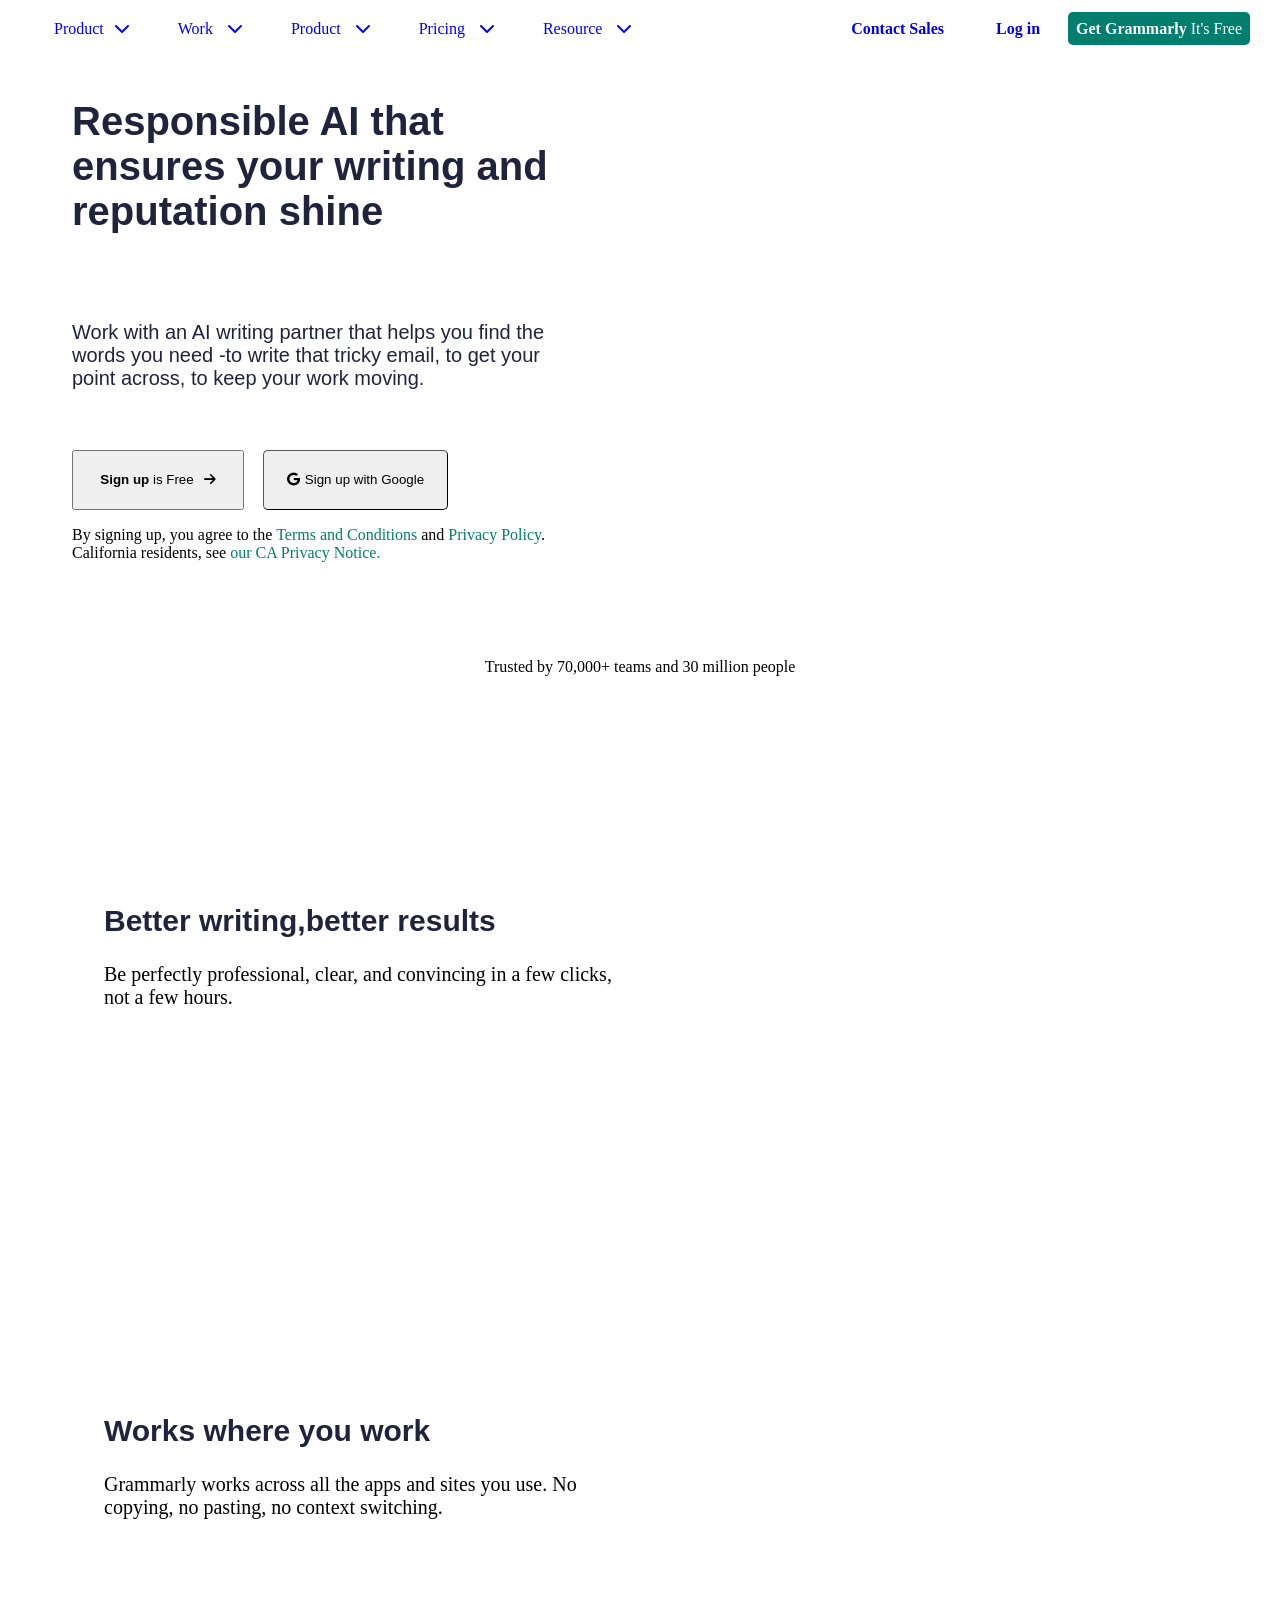
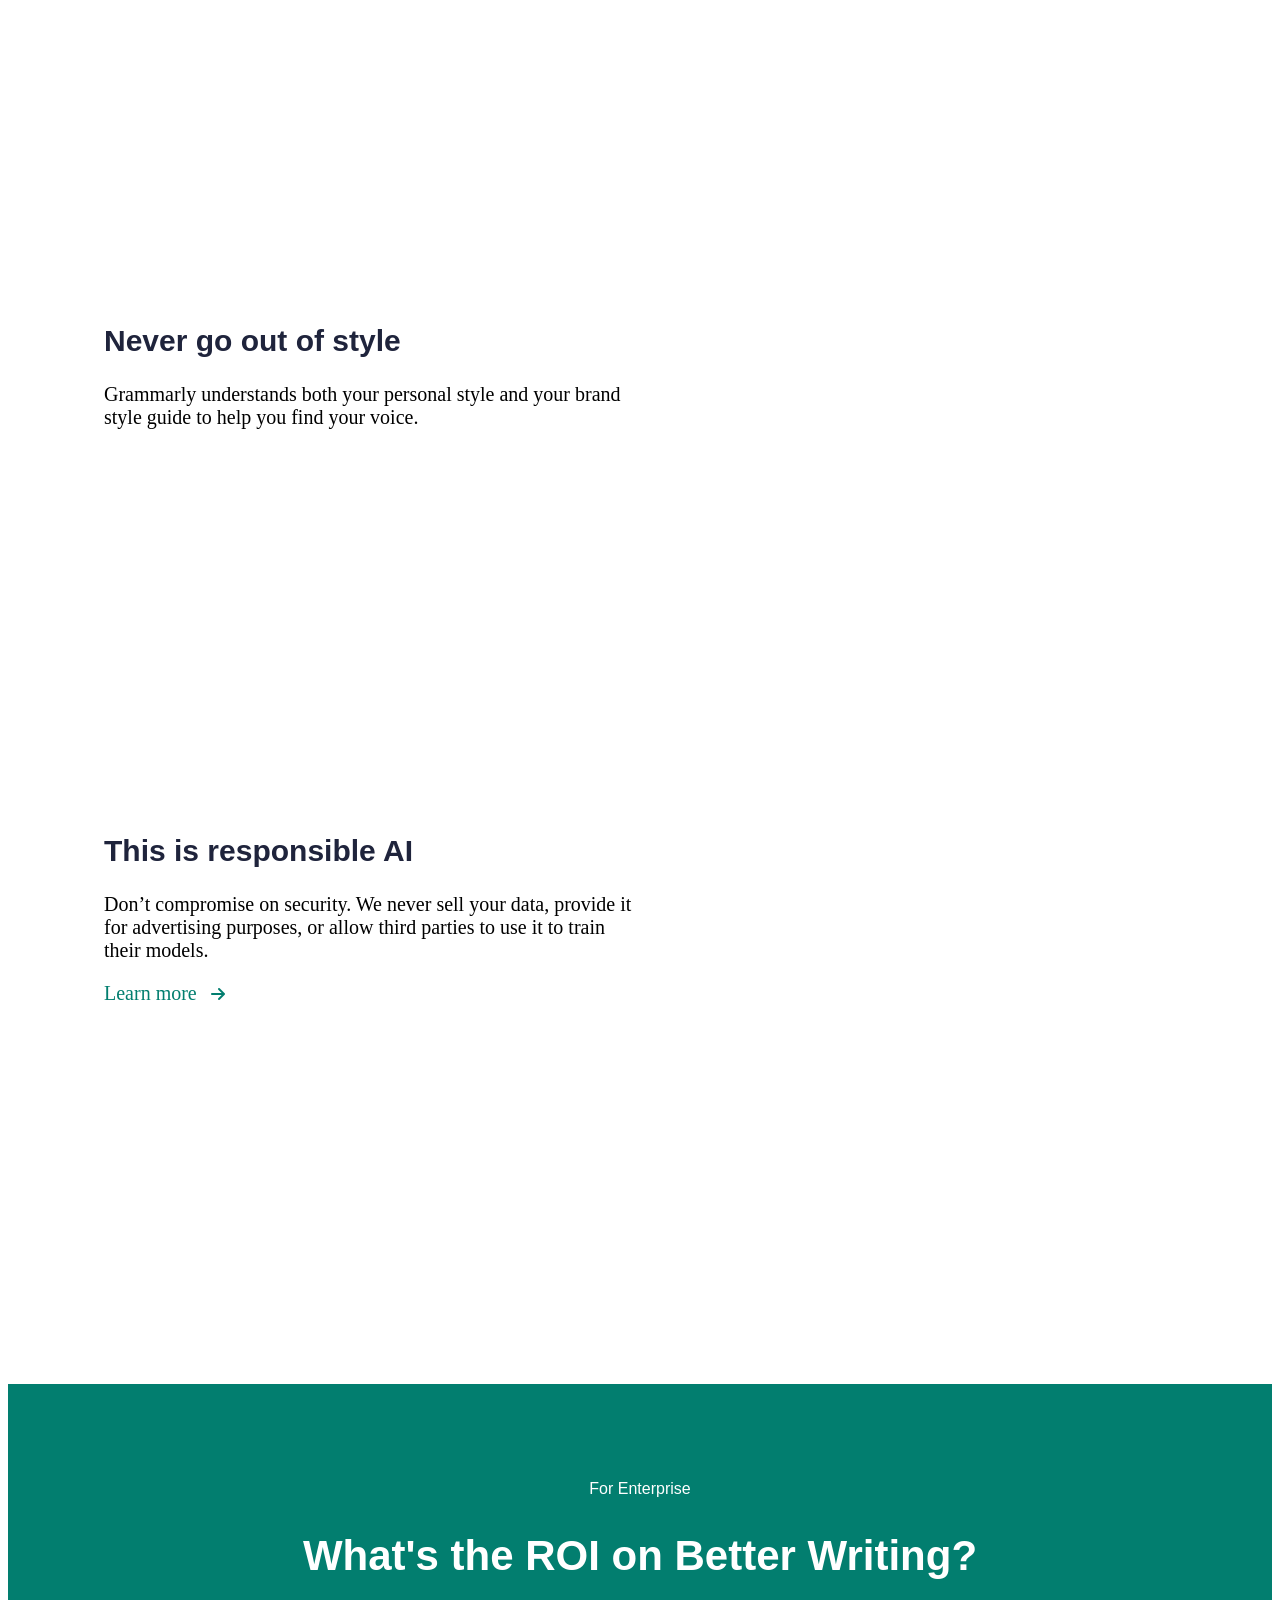
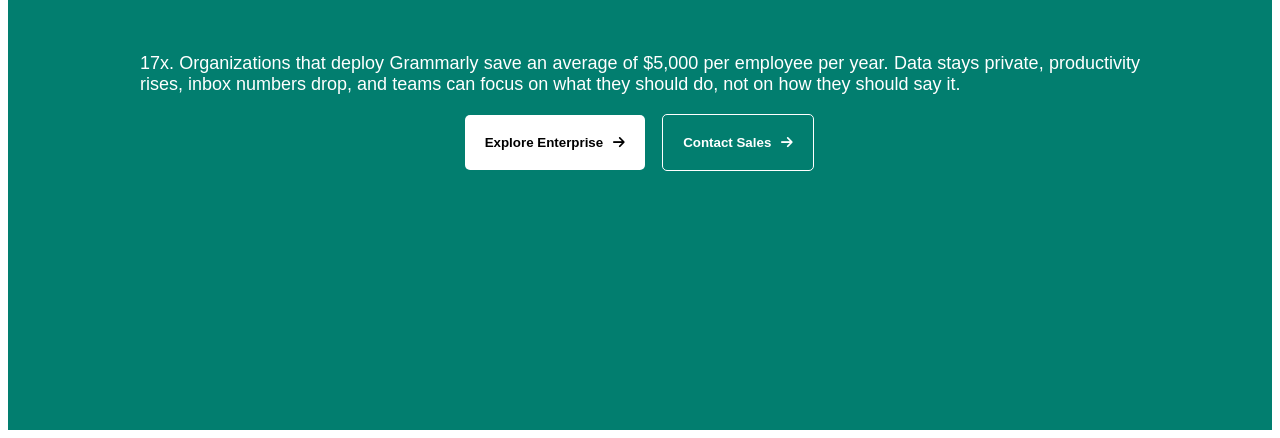
==== learning/deadline_1/hung/index.html @ 76db1270 "add file" ====
<!DOCTYPE html>
<html lang="en">

<head>
    <meta charset="UTF8">
    <meta name="viewport" content="width=device-width,initial-scale=1.0">
    <title>Grammarly</title>
    <link rel="stylesheet" href="https://cdnjs.cloudflare.com/ajax/libs/font-awesome/6.6.0/css/all.min.css">
    <link rel="stylesheet" href="mycss.css">


</head>

<!--  first page and second page are seperate by scroll images bar -->

<body>
    <div class="flex space-between"
        style="padding: 20px 30px 20px 30px; position: fixed;top:0;left: 0;right: 0; z-index: 1; background-color: white;">
        <!-- block div left -->
        <div class="flex space-between">

            <div class="flex space-between">

                <a href="#" class="menubar-top-item"><span>Product</span><i
                        class="fa-solid fa-chevron-down icon-menutop"> </i></a>
                <a href="#" class="menubar-top-item"><span>Work</span> <i
                        class="fa-solid fa-chevron-down icon-menutop"></i></a>
                <a href="#" class="menubar-top-item"> <span>Product</span> <i
                        class="fa-solid fa-chevron-down icon-menutop"></i></a>
                <a href="#" class="menubar-top-item"> <span>Pricing</span> <i
                        class="fa-solid fa-chevron-down icon-menutop"></i></a>
                <a href="#" class="menubar-top-item"><span>Resource</span> <i
                        class="fa-solid fa-chevron-down icon-menutop"></i></a>

            </div>
        </div>
        <!-- block div right -->
        <div>
            <a href="#" class="menubar-top-item bold">Contact Sales </a>
            <a href="#" class="menubar-top-item bold">Log in </a>
            <a href="https://www.grammarly.com/signup" class="sign-btn"><span style="font-weight: bold; ">Get
                    Grammarly</span> It's
                Free</a>
        </div>
    </div>

    <!--  first page and second page are seperate by scroll images bar -->
    <div class="feature-container">
        <!-- left first page -->
        <div class="feature-div">
            <h1 class="heading-font" style="font-size: 40px;">Responsible AI that ensures your writing and reputation
                shine</h1>
            <div style="height: 40px"></div>
            <p class="adjust-content">Work with an AI writing partner that helps you find the words you need
                <i>-⁠</i>to write that tricky email, to get your point across, to keep your work moving.
            </p>
            <div style="height: 40px"></div>
            <div>
                <button onclick="window.location.href='https://www.grammarly.com/signup'" ;class="nav-btn sign-btn"
                    style="width:172px; height:60px;">
                    <span style="font-weight: bold;">Sign up</span>
                    is Free<i class="fa-solid fa-arrow-right e-arrow"></i></button>
                <button class="holding-signbtn" style="margin-left: 15px;width:185px;height: 60px;border-radius: 5px"
                    onclick="window.location.href='https://accounts.google.com/o/oauth2/v2/auth/oauthchooseaccount?client_id=913728339568-tjccmfojammmqs9q0kunokb507mpjqum.apps.googleusercontent.com&redirect_uri=https%3A%2F%2Fwww.grammarly.com%2Fsocial%2Fredirect&response_type=code&state=eXjyL0Q0n1FTd5ccTfHPTVW3PJpdO9&scope=email%20profile%20openid&prompt=select_account&nonce=ne9dehZ7eXMJEvWCjIJ3dyHZvZCDpc&disallow_webview=true&service=lso&o2v=2&ddm=0&flowName=GeneralOAuthFlow'">
                    <i style="margin-right:5px;" class="fa-brands fa-google"></i>Sign up with Google
                </button>
            </div>
            <p>By signing up, you agree to the <a href="https://www.grammarly.com/terms" class="hover-text text">Terms
                    and Conditions</a>
                and <a href="https://www.grammarly.com/privacy-policy" class="hover-text text">Privacy Policy</a>.
                California residents,
                see <a href="https://www.grammarly.com/supplemental-california-privacy-disclosures"
                    class="hover-text text">our CA Privacy Notice.</a></p>
        </div>
        <!-- right first page -->
        <div class="feature-div">
            <video class="video" autoplay loop muted
                poster="https://static-web.grammarly.com/1e6ajr2k4140/Vy9N3wTqgo1HSVYiK4Xx2/150f3c29efbbee22b22166ee28b38c06/072224_HeroAnimation_Full_StrokeUpdate.mp4">
                <source
                    src="https://static-web.grammarly.com/1e6ajr2k4140/23h4g1mYtwNqn6ITO66YPH/4dc21be97a0fb1e517a37d5e7ab2ae8c/writing_expert_first_x2.mp4"
                    type="video/mp4">
                Your browser does not support the video tag.
            </video>
        </div>

    </div>
    <!-- scrolling logo -->
    <div style="margin-top:10px;">
        <p class="flex" style=" justify-content: center;">Trusted by 70,000+ teams and 30 million people</p>
        <div style="overflow: hidden;width: 80vw; margin:auto" class="flex">
            <div class="marquee " style="display: flex;">
                <img class="img-marquee"
                    src="https://images.squarespace-cdn.com/content/v1/58981b5b86e6c0c6ce7c9a81/1532474549316-7N6C1IZ0BBVCBEFSH2B7/amazon1.png?format=500w"
                    alt="">
                <img class="img-marquee"
                    src="https://images.squarespace-cdn.com/content/v1/58981b5b86e6c0c6ce7c9a81/1532474568698-0AZ2K0WMLO8PJ7IEG038/sapconcur.png?format=500w"
                    alt="">
                <img class="img-marquee"
                    src="https://images.squarespace-cdn.com/content/v1/58981b5b86e6c0c6ce7c9a81/1532474580968-ESX47ZZXH8987UAVYKEC/tamarac.png?format=500w"
                    alt="">
                <img class="img-marquee"
                    src="https://images.squarespace-cdn.com/content/v1/58981b5b86e6c0c6ce7c9a81/1532474618413-2PC0LA8XHYXJGZ9M0A3Z/xpda.png?format=500w"
                    alt="">
                <img class="img-marquee"
                    src="https://images.squarespace-cdn.com/content/v1/58981b5b86e6c0c6ce7c9a81/1532474621139-F7KDGRR9RU1B5I9BH37H/boeing.png?format=500w"
                    alt="">
                <img class="img-marquee"
                    src="https://images.squarespace-cdn.com/content/v1/58981b5b86e6c0c6ce7c9a81/1532474623675-A04UGQJKCT9W4TDHX1PB/cray.png?format=500w"
                    alt="">
                <img class="img-marquee"
                    src="https://images.squarespace-cdn.com/content/v1/58981b5b86e6c0c6ce7c9a81/1532474742832-ZXL39H4ZAJ03DEL15NY9/kpmg.png?format=500w"
                    alt="">
                <img class="img-marquee"
                    src="https://images.squarespace-cdn.com/content/v1/58981b5b86e6c0c6ce7c9a81/1532475828515-804X6TF8A3EF7A8FQCJ3/AGCbio.png?format=500w"
                    alt="">
                <img class="img-marquee"
                    src="https://images.squarespace-cdn.com/content/v1/58981b5b86e6c0c6ce7c9a81/1532474748511-3PT1W07X822TFHIHULZ2/xa.png?format=500w"
                    alt="">
                <img class="img-marquee"
                    src="https://images.squarespace-cdn.com/content/v1/58981b5b86e6c0c6ce7c9a81/1532474732678-GSDNKQTVDHXHZ3B9GYP1/rsm.png?format=500w"
                    alt="">
                <img class="img-marquee"
                    src="https://images.squarespace-cdn.com/content/v1/58981b5b86e6c0c6ce7c9a81/1532474632434-33X6BX2XLA98UVH4KKWL/dbs.png?format=500w"
                    alt="">
            </div>
            <div class="marquee " style="display: flex;">
                <img class="img-marquee"
                    src="https://images.squarespace-cdn.com/content/v1/58981b5b86e6c0c6ce7c9a81/1532474549316-7N6C1IZ0BBVCBEFSH2B7/amazon1.png?format=500w"
                    alt="">
                <img class="img-marquee"
                    src="https://images.squarespace-cdn.com/content/v1/58981b5b86e6c0c6ce7c9a81/1532474568698-0AZ2K0WMLO8PJ7IEG038/sapconcur.png?format=500w"
                    alt="">
                <img class="img-marquee"
                    src="https://images.squarespace-cdn.com/content/v1/58981b5b86e6c0c6ce7c9a81/1532474580968-ESX47ZZXH8987UAVYKEC/tamarac.png?format=500w"
                    alt="">
                <img class="img-marquee"
                    src="https://images.squarespace-cdn.com/content/v1/58981b5b86e6c0c6ce7c9a81/1532474618413-2PC0LA8XHYXJGZ9M0A3Z/xpda.png?format=500w"
                    alt="">
                <img class="img-marquee"
                    src="https://images.squarespace-cdn.com/content/v1/58981b5b86e6c0c6ce7c9a81/1532474621139-F7KDGRR9RU1B5I9BH37H/boeing.png?format=500w"
                    alt="">
                <img class="img-marquee"
                    src="https://images.squarespace-cdn.com/content/v1/58981b5b86e6c0c6ce7c9a81/1532474623675-A04UGQJKCT9W4TDHX1PB/cray.png?format=500w"
                    alt="">
                <img class="img-marquee"
                    src="https://images.squarespace-cdn.com/content/v1/58981b5b86e6c0c6ce7c9a81/1532474742832-ZXL39H4ZAJ03DEL15NY9/kpmg.png?format=500w"
                    alt="">
                <img class="img-marquee"
                    src="https://images.squarespace-cdn.com/content/v1/58981b5b86e6c0c6ce7c9a81/1532475828515-804X6TF8A3EF7A8FQCJ3/AGCbio.png?format=500w"
                    alt="">
                <img class="img-marquee"
                    src="https://images.squarespace-cdn.com/content/v1/58981b5b86e6c0c6ce7c9a81/1532474748511-3PT1W07X822TFHIHULZ2/xa.png?format=500w"
                    alt="">
                <img class="img-marquee"
                    src="https://images.squarespace-cdn.com/content/v1/58981b5b86e6c0c6ce7c9a81/1532474732678-GSDNKQTVDHXHZ3B9GYP1/rsm.png?format=500w"
                    alt="">
                <img class="img-marquee"
                    src="https://images.squarespace-cdn.com/content/v1/58981b5b86e6c0c6ce7c9a81/1532474632434-33X6BX2XLA98UVH4KKWL/dbs.png?format=500w"
                    alt="">
            </div>

        </div>
        <div style="height: 100px;"></div>
        <!--  first page and second page are seperate by scroll images bar -->
        <!-- contain second page -->
        <div style="padding:0 32px;" class="flex">
            <!-- contain left second page -->
            <div class="feature-div" style="flex: 1 ">
                <div style="height: 510px;">
                    <h2 class="font-h2">Better writing,better results</h2>
                    <p style="font-size: 20px;">Be perfectly professional, clear, and convincing in a few clicks, not a
                        few hours.</p>
                </div>
                <div style="height: 510px;">
                    <h2 class="font-h2">Works where you work</h2>
                    <p style="font-size: 20px;">Grammarly works across all the apps and sites you use. No copying, no
                        pasting, no context switching.</p>
                </div>
                <div style="height: 510px;">
                    <h2 class="font-h2">Never go out of style</h2>
                    <p style="font-size: 20px;">Grammarly understands both your personal style and your brand style
                        guide to help you find your voice.</p>
                </div>
                <div style="height: 510px;">
                    <h2 class="font-h2">This is responsible AI</h2>
                    <p style="font-size: 20px;">Don’t compromise on security. We never sell your data, provide it for
                        advertising purposes, or allow third parties to use it to train their models.</p>
                    <a><span href="https://www.grammarly.com/trust" class="hover-text text"
                            style="font-size: 20px;">Learn more</span> <i href="https://www.grammarly.com/trust"
                            class="fa-solid fa-arrow-right e-arrow text hover-text"></i> </a>
                </div>
            </div>
            <!-- contain right second page -->
            <div class="feature-div-secondpage sticky" style="flex: 1 ;margin-top: 30px;">
                <video autoplay loop muted
                    poster="https://static-web.grammarly.com/1e6ajr2k4140/2vV6Yz9zTBFXZ0rztDuwzK/22ce1e2992cbbb2665a204339481cb44/parallax-slide-1.png">
                    <source
                        src="https://static-web.grammarly.com/1e6ajr2k4140/3od5HhZSZa0jEhX1y6cVCW/9c07858c4bef8eb476cb762291bb699b/071824_Section_1_Animation_2x.mp4"
                        type="video/mp4">
                    Your browser does not support the video tag.
                </video>
            </div>

        </div>
        <!-- page 3 -->
        <div style="height: 550px;padding:96px 80px 0px; background-color: #027E6F;">
            <div style="color: white;justify-content: center;flex-direction: column;">
                <div style="text-align: center; font-family: sans-serif;">For Enterprise</div>
                <h2 style="text-align: center;font-size: 42px; font-family: sans-serif;">What's the ROI on Better
                    Writing?</h2>
                <div style="height: 20px;"></div>
                <div style="display: flex;justify-content: center;text-align: center;">
                    <p style="font-size: 18px; font-family: sans-serif;width: 1000px; text-align: justify;">17x.
                        Organizations that deploy
                        Grammarly save
                        an average of $5,000 per employee per year. Data stays private, productivity rises, inbox
                        numbers drop, and teams can focus on what they should do, not on how they should say it.</p>
                </div>
                <!-- contain explore feature -->
                <div class="flex" style="justify-content:center; gap:16px">
                    <div>
                        <button onclick="window.location.href='https://www.grammarly.com/business/enterprise'" ;
                            class="nav-btn" id="Explore-feature-1">
                            <span style="font-weight: bold;">Explore Enterprise<i
                                    class="fa-solid fa-arrow-right e-arrow"></i></span>
                        </button>
                    </div>
                    <div id="hoveer" style="border: 1px solid transparent;">
                        <button onclick="window.location.href='https://www.grammarly.com/contact/sales'" ;
                            class="nav-btn" id="Explore-feature-2">
                            <span style="font-weight: bold;color:white">Contact Sales<i
                                    class="fa-solid fa-arrow-right e-arrow"></i></span>
                        </button>
                    </div>
                </div>
            </div>

        </div>



</body>

</html>
---- learning/deadline_1/hung/mycss.css ----
/* *{
    margin:0;
    padding:0;
    border:none;
    box-sizing: border-box;
} */
/* set menubar */
.top-menubar {

    justify-content: center;
    align-items: center;
}

a {
    text-decoration: none;
}

/* set icon position */
.icon-menutop {
    margin-left: 10px;
}

.menubar-top-item:hover>span {
    border-bottom: 2px solid green;
}

/* set item in menubar */
.menubar-top-item {
    margin: 0 24px;
}

.menubar-top-item>span {
    padding: 8px 0;
}

.bold {
    font-weight: bold;
}

.flex {
    display: flex;
    align-items: center;

}

.space-between {
    justify-content: space-between;
}

/* hover in sign button */
.sign-btn {
    background-color: #027E6F;
    color: white;
    padding: 8px;
    border-radius: 5px;

}

.sign-btn:hover {
    background-color: #014C43;
}

/* effec hover block contain an arrow */
.nav-btn:hover .e-arrow {
    transform: translateX(10px);

}

.e-arrow {
    margin-left: 10px;
    transition: transform 0.3s linear;
}

/* font for heading*/
.heading-font {
    font-family: sans-serif;
    color: #1f243c
}

/* size and color content */
.adjust-content {
    font-size: 20px;
    font-family: sans-serif;
    color: #1f243c
}

.hover-text:hover {
    border-bottom: 2px solid #027E6F;
}

.text {
    color: #027E6F
}

.feature-container {
    width: 100%;
    height: 100%;
    display: flex;
}

.feature-div {
    padding: 64px;
    display: flex;
    flex-direction: column;
    justify-content: center;
    width: 50%;
}

.feature-div-secondpage {
    display: flex;
    flex-direction: column;
    width: 50%;
}

.video {
    width: 100%;
    height: 100%;
    object-fit: cover;
}

.content {
    font-size: 16px;
}

.font-h2 {
    font-size: 30px;
    font-family: sans-serif;
    color: #1f243c
}

/* effec scroll images */
.marquee {

    justify-content: center;
    animation: move linear 20s infinite;


}

.holding-signbtn:hover {
    border-color: #027E6F;
    border-width: 2px;
}

.holding-signbtn {
    border-width: 1px;
}

@keyframes move {
    0% {
        transform: translateX(0);
    }

    100% {
        transform: translateX(-100%);
    }
}

/* sticky effect */
.sticky {
    position: sticky;
    bottom: 10px;
    top: 10px;
}

#Explore-feature:hover>span {
    color: #027E6F;
}

#Explore-feature-1 {
    background-color: white;
    border-radius: 5px;
    padding: 20px;
    border: none;
}

#Explore-feature-2 {
    
    background-color: #027E6F;
    border: 1px solid white;
    padding: 20px;
    border-radius: 5px;
}

.img-marquee {
    width: 20vw;
    object-fit: cover;
    padding: 12px
}

#hoveer:hover {
    border-color: white !important;
    border-radius:5px ;
}
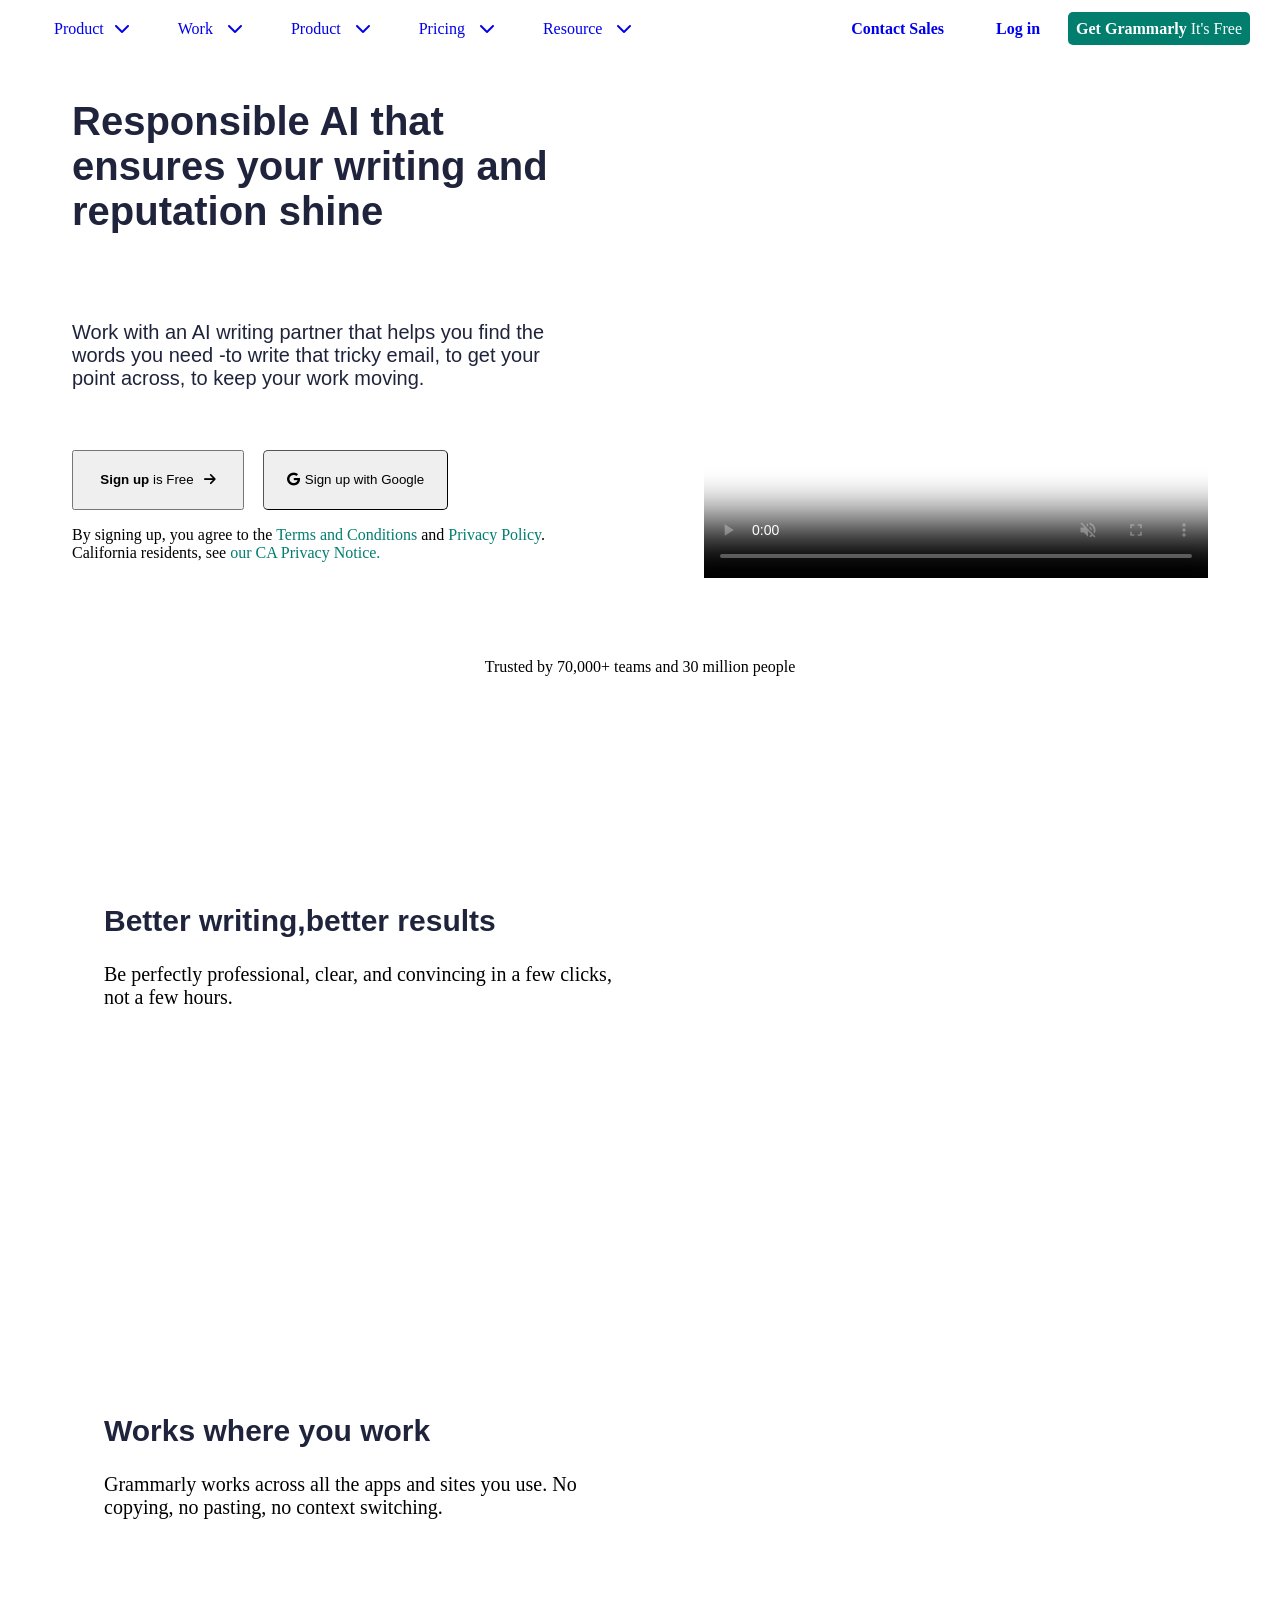
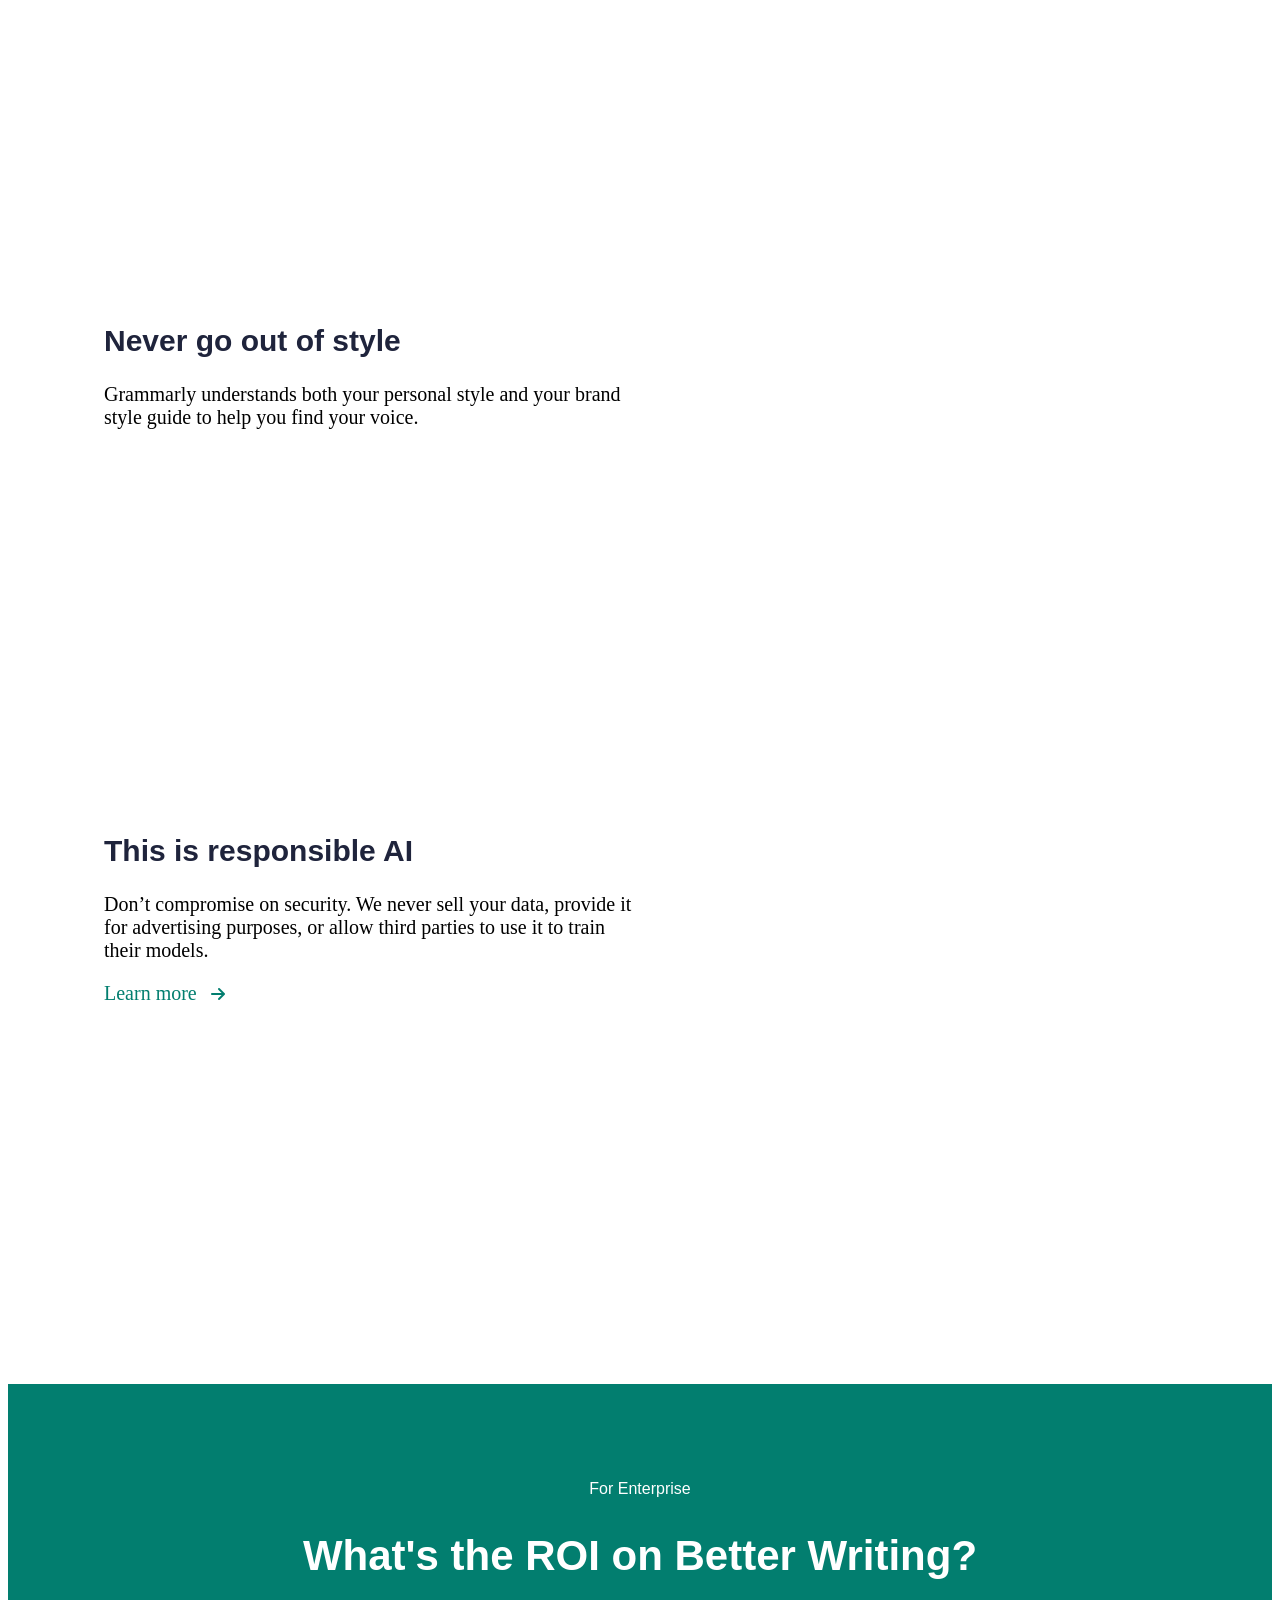
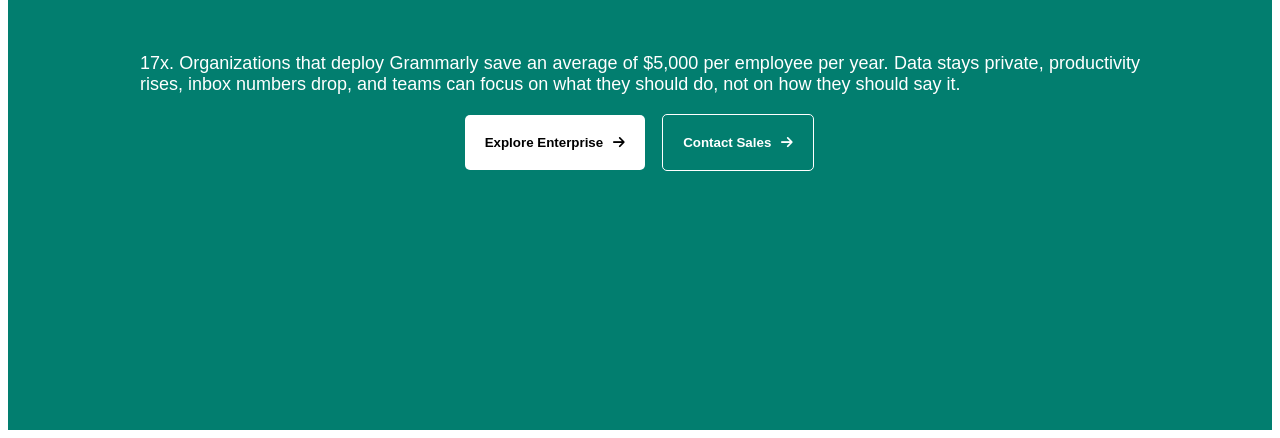
==== commit 90258eac: "combine code" ====
--- a/learning/deadline_1/hung/index.html
+++ b/learning/deadline_1/hung/index.html
@@ -74,7 +74,7 @@
         </div>
         <!-- right first page -->
         <div class="feature-div">
-            <video class="video" autoplay loop muted
+            <video class="video" autoplay loop controls muted
                 poster="https://static-web.grammarly.com/1e6ajr2k4140/Vy9N3wTqgo1HSVYiK4Xx2/150f3c29efbbee22b22166ee28b38c06/072224_HeroAnimation_Full_StrokeUpdate.mp4">
                 <source
                     src="https://static-web.grammarly.com/1e6ajr2k4140/23h4g1mYtwNqn6ITO66YPH/4dc21be97a0fb1e517a37d5e7ab2ae8c/writing_expert_first_x2.mp4"
@@ -225,7 +225,7 @@
                                     class="fa-solid fa-arrow-right e-arrow"></i></span>
                         </button>
                     </div>
-                    <div id="hoveer" style="border: 1px solid transparent;">
+                    <div id="hover" style="border: 1px solid transparent;">
                         <button onclick="window.location.href='https://www.grammarly.com/contact/sales'" ;
                             class="nav-btn" id="Explore-feature-2">
                             <span style="font-weight: bold;color:white">Contact Sales<i
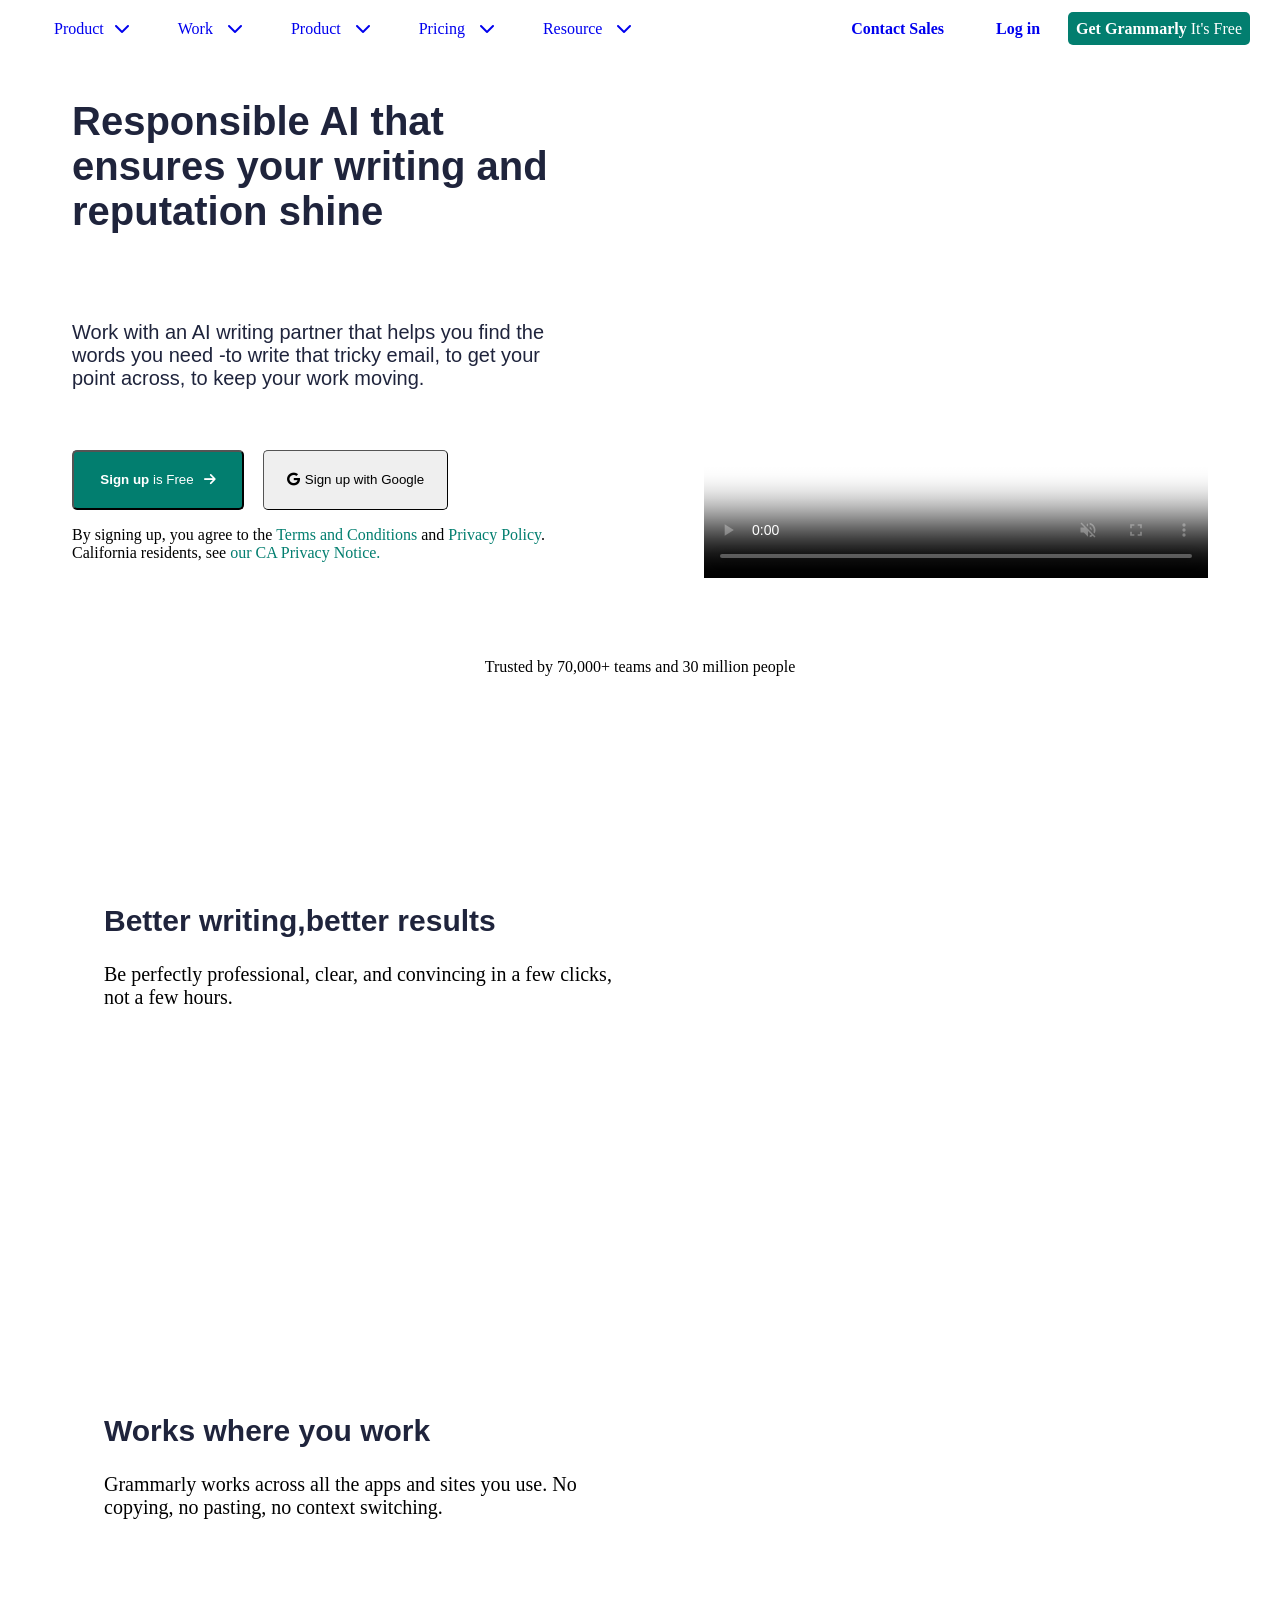
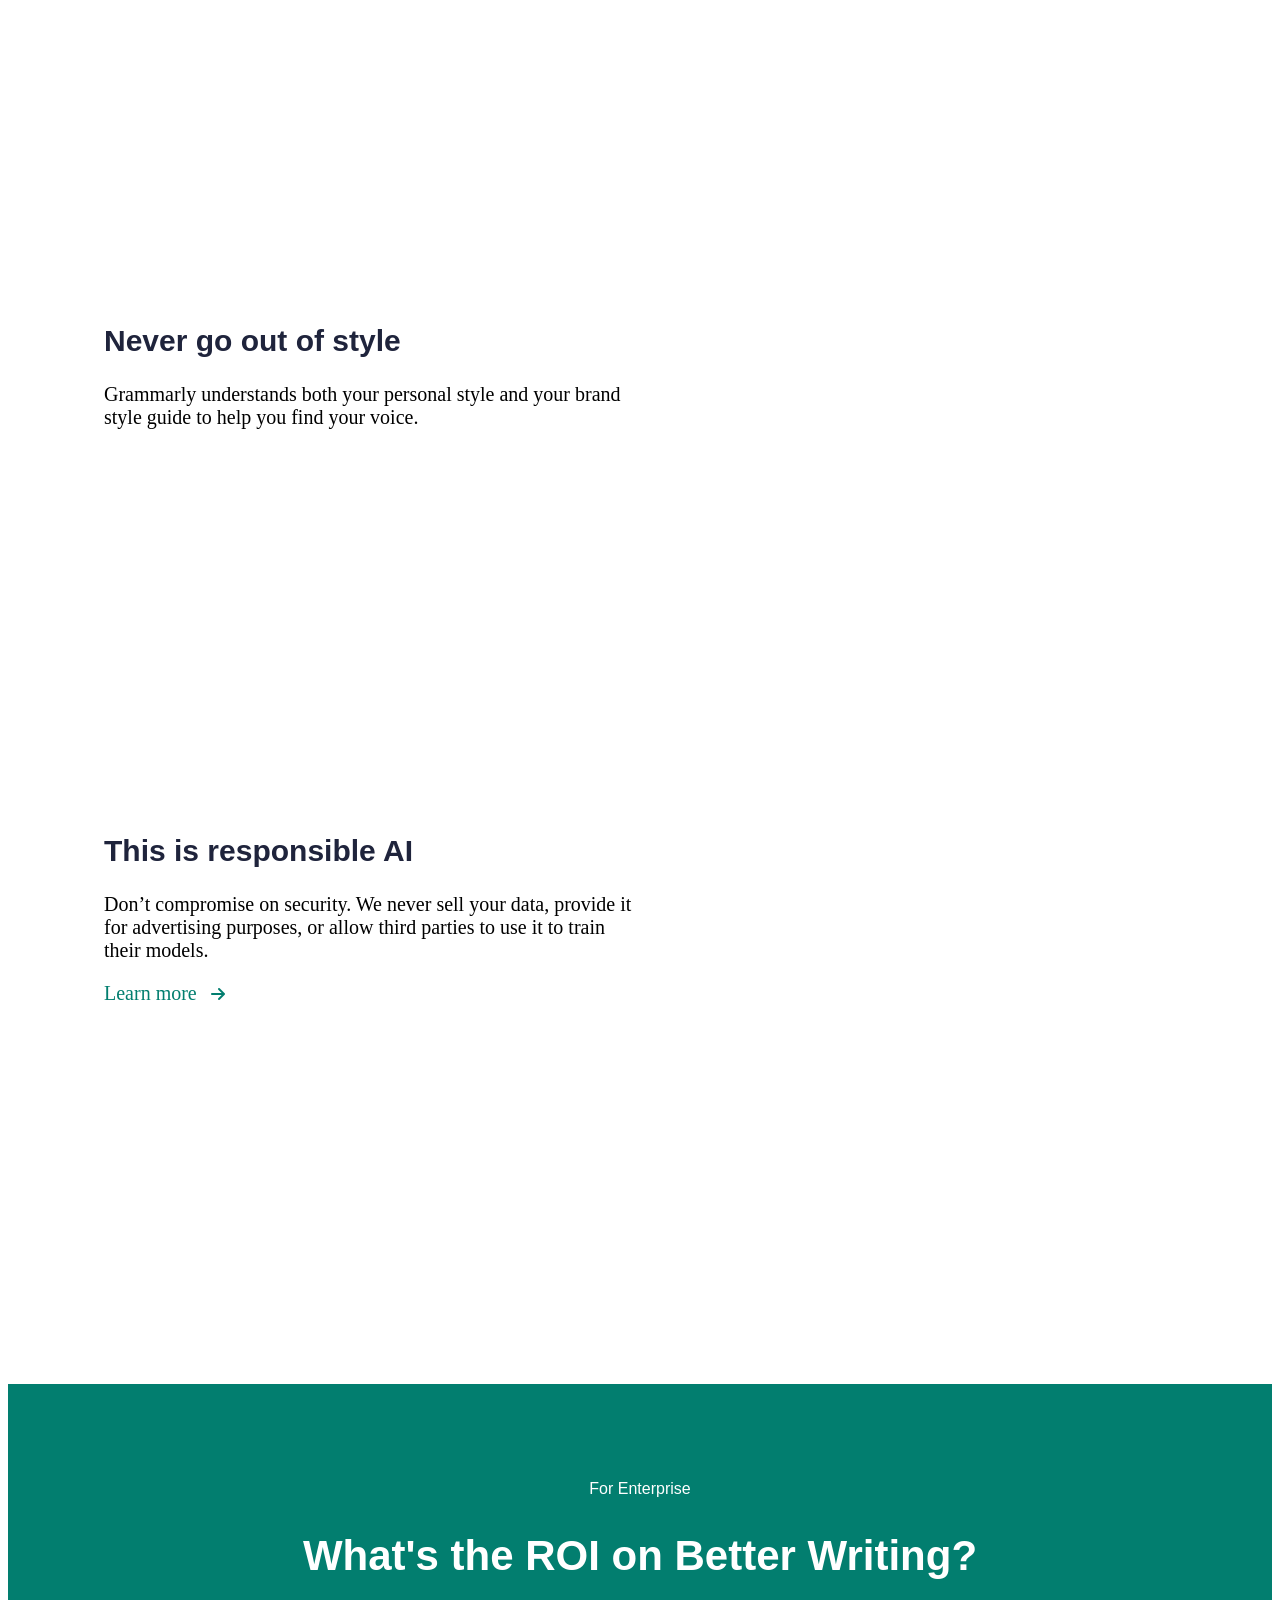
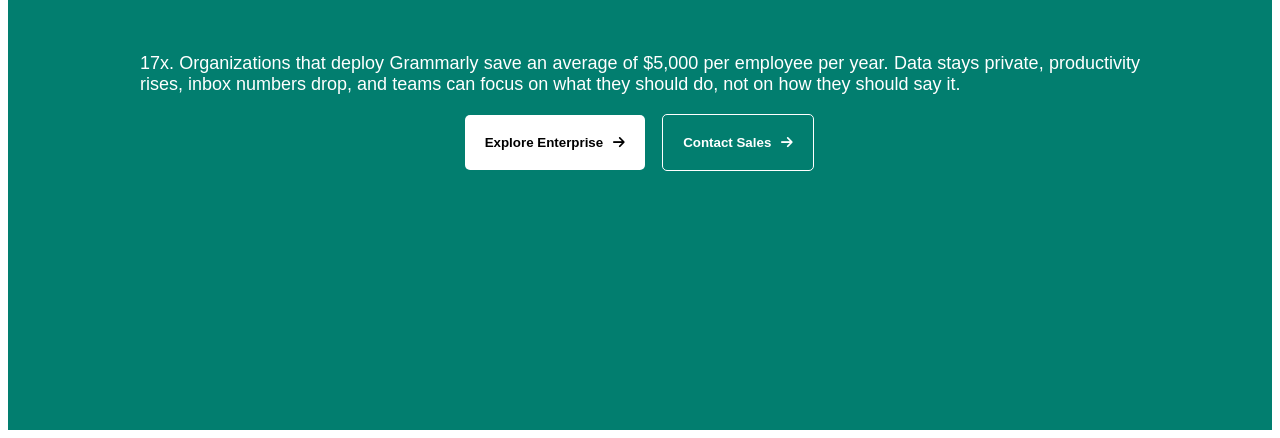
==== commit 32b3ddf6: "fix color sign buron" ====
--- a/learning/deadline_1/hung/index.html
+++ b/learning/deadline_1/hung/index.html
@@ -56,7 +56,7 @@
             </p>
             <div style="height: 40px"></div>
             <div>
-                <button onclick="window.location.href='https://www.grammarly.com/signup'" ;class="nav-btn sign-btn"
+                <button onclick="window.location.href='https://www.grammarly.com/signup'" class="nav-btn sign-btn "
                     style="width:172px; height:60px;">
                     <span style="font-weight: bold;">Sign up</span>
                     is Free<i class="fa-solid fa-arrow-right e-arrow"></i></button>
